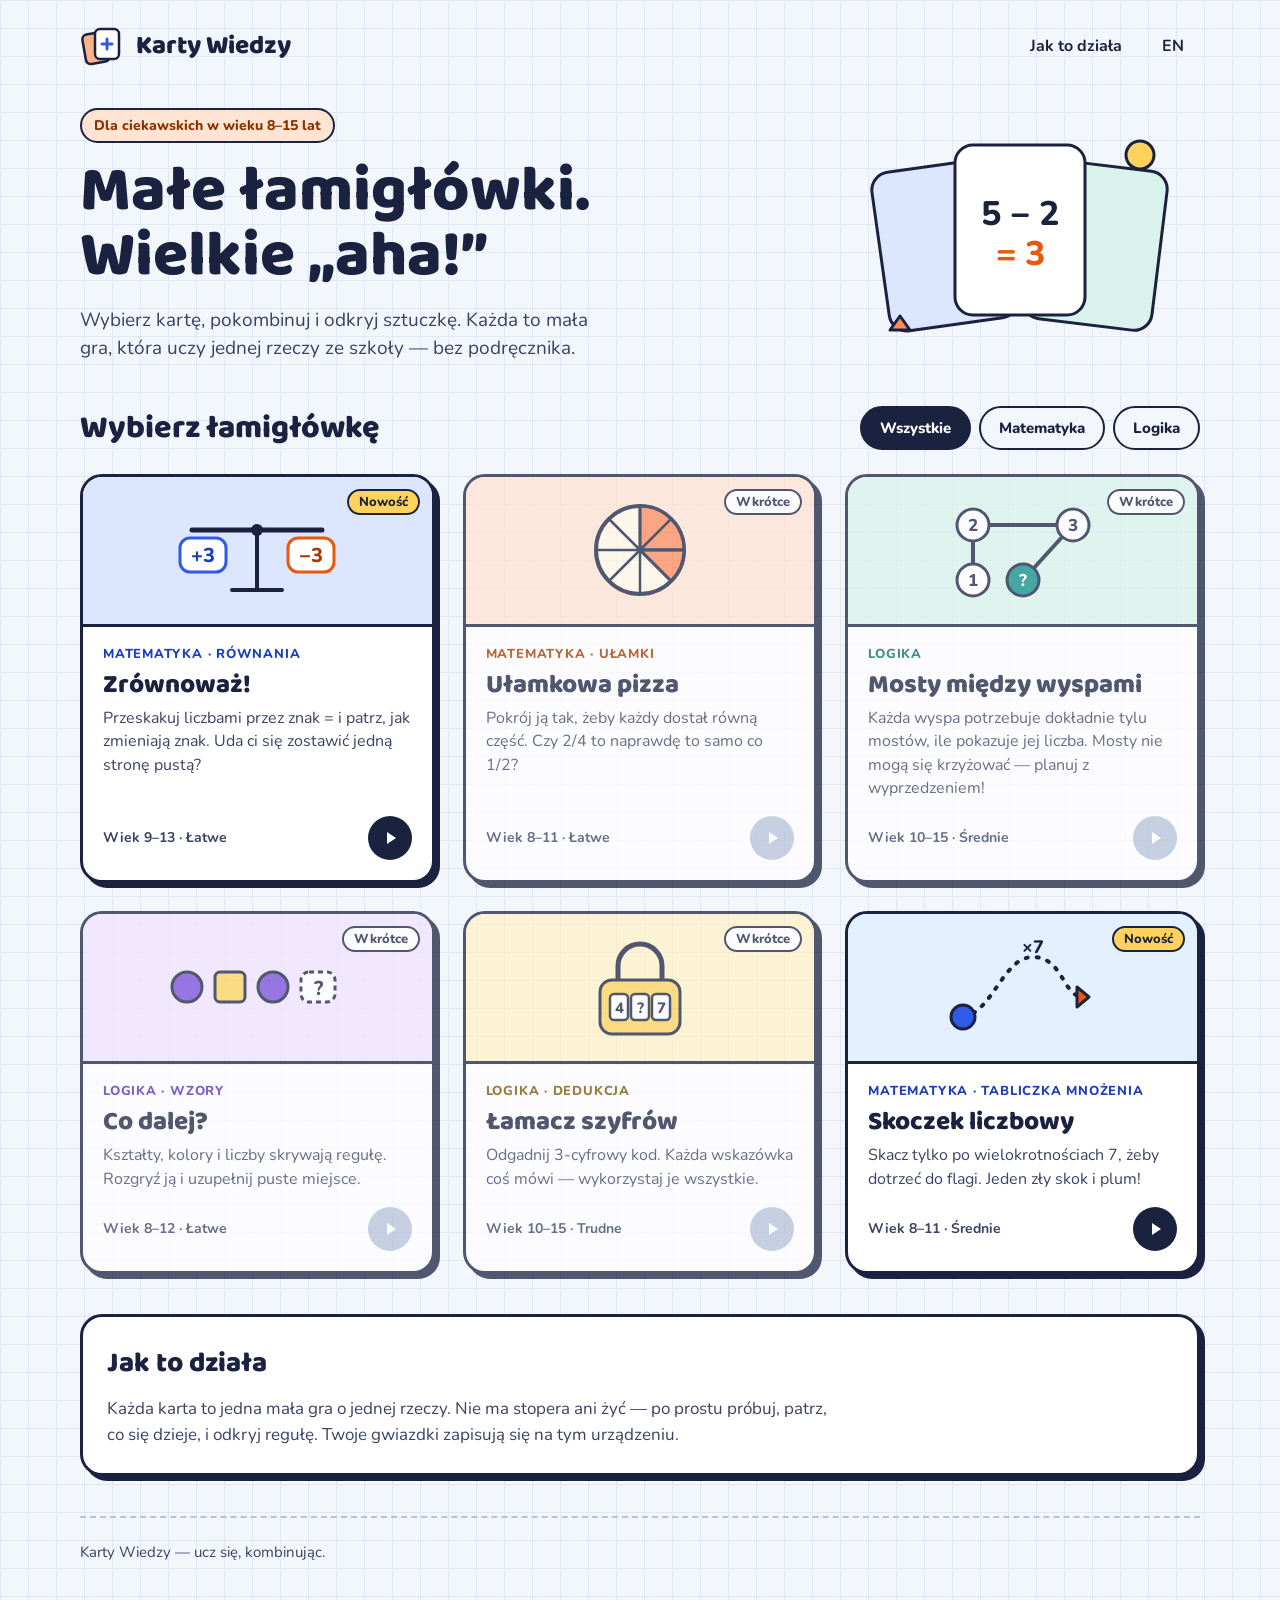
==== pl/index.html @ 0b3f6b79 "PL locale, jumper" ====
<!doctype html>
<html lang="pl">
<head>
<meta charset="utf-8">
<meta name="viewport" content="width=device-width, initial-scale=1">
<title>Karty Wiedzy — małe łamigłówki, wielkie „aha!”</title>
<meta name="description" content="Małe gry-łamigłówki, z których każda uczy jednej szkolnej rzeczy. Dla ciekawskich w wieku 8–15 lat.">
<link rel="icon" href="../img/logo.svg" type="image/svg+xml">
<link rel="preconnect" href="https://fonts.googleapis.com">
<link rel="preconnect" href="https://fonts.gstatic.com" crossorigin>
<link href="https://fonts.googleapis.com/css2?family=Baloo+2:wght@600;700;800&family=Nunito:wght@400;600;700;800&display=swap" rel="stylesheet">
<link rel="stylesheet" href="../css/style.css">
</head>
<body>
<div class="wrap">

<header class="site-header">
  <a href="./" class="logo">
    <img src="../img/logo.svg" width="44" height="44" alt="">
    Karty Wiedzy
  </a>
  <nav class="site-nav" aria-label="Menu">
    <a href="#how">Jak to działa</a>
    <a href="../" lang="en" hreflang="en">EN</a>
  </nav>
</header>

<main class="stack">
  <section class="hero">
    <div class="hero-text">
      <span class="pill">Dla ciekawskich w wieku 8–15 lat</span>
      <h1>Małe łamigłówki.<br>Wielkie „aha!”</h1>
      <p>Wybierz kartę, pokombinuj i odkryj sztuczkę. Każda to mała gra, która uczy jednej rzeczy ze szkoły — bez podręcznika.</p>
    </div>
    <div class="hero-art" aria-hidden="true">
      <svg width="340" height="220" viewBox="0 0 340 220"><rect x="30" y="40" width="130" height="160" rx="18" fill="#DCE6FF" stroke="#1B2240" stroke-width="3" transform="rotate(-8 95 120)"/><rect x="180" y="40" width="130" height="160" rx="18" fill="#D9F2EC" stroke="#1B2240" stroke-width="3" transform="rotate(7 245 120)"/><rect x="105" y="20" width="130" height="170" rx="18" fill="#FFFFFF" stroke="#1B2240" stroke-width="3"/><text x="170" y="100" text-anchor="middle" font-family="Baloo 2, sans-serif" font-weight="800" font-size="34" fill="#1B2240">5 − 2</text><text x="170" y="140" text-anchor="middle" font-family="Baloo 2, sans-serif" font-weight="800" font-size="34" fill="#E8590C">= 3</text><circle cx="290" cy="30" r="14" fill="#FFD25E" stroke="#1B2240" stroke-width="3"/><path d="M40 205l10-14 10 14z" fill="#FF8A5B" stroke="#1B2240" stroke-width="3" stroke-linejoin="round"/></svg>
    </div>
  </section>

  <section class="puzzles" aria-labelledby="pick">
    <div class="section-head">
      <h2 id="pick">Wybierz łamigłówkę</h2>
      <div class="filters" role="group" aria-label="Filtruj według przedmiotu">
        <button class="chip" data-filter="all" aria-pressed="true">Wszystkie</button>
        <button class="chip" data-filter="math" aria-pressed="false">Matematyka</button>
        <button class="chip" data-filter="logic" aria-pressed="false">Logika</button>
      </div>
    </div>

    <ul class="card-grid">

      <li data-subject="math">
        <a href="../puzzles/balance/pl.html" class="card">
          <div class="card-art" style="background:#DCE6FF">
            <span class="badge">Nowość</span>
            <svg width="170" height="100" viewBox="0 0 170 100" aria-hidden="true"><path d="M85 30v58M60 90h50" stroke="#1B2240" stroke-width="4" stroke-linecap="round"/><path d="M20 30h130" stroke="#1B2240" stroke-width="5" stroke-linecap="round"/><circle cx="85" cy="30" r="6" fill="#1B2240"/><rect x="8" y="38" width="46" height="34" rx="10" fill="#FFFFFF" stroke="#2F5BEA" stroke-width="3"/><text x="31" y="62" text-anchor="middle" font-family="Baloo 2, sans-serif" font-weight="800" font-size="20" fill="#1D3FB8">+3</text><rect x="116" y="38" width="46" height="34" rx="10" fill="#FFFFFF" stroke="#E8590C" stroke-width="3"/><text x="139" y="62" text-anchor="middle" font-family="Baloo 2, sans-serif" font-weight="800" font-size="20" fill="#A33A00">−3</text></svg>
          </div>
          <div class="card-body">
            <span class="card-topic" style="color:#1D3FB8">Matematyka · Równania</span>
            <h3>Zrównoważ!</h3>
            <p>Przeskakuj liczbami przez znak = i patrz, jak zmieniają znak. Uda ci się zostawić jedną stronę pustą?</p>
            <div class="card-foot">
              <span class="card-meta">Wiek 9–13 · Łatwe <span class="stars-earned" data-progress="balance"></span></span>
              <span class="play"><svg width="20" height="20" viewBox="0 0 20 20" aria-hidden="true"><path d="M7 4l9 6-9 6z" fill="#FFFFFF"/></svg></span>
            </div>
          </div>
        </a>
      </li>

      <li data-subject="math">
        <div class="card soon" aria-disabled="true">
          <div class="card-art" style="background:#FFE3D3">
            <span class="badge grey">Wkrótce</span>
            <svg width="110" height="110" viewBox="0 0 110 110" aria-hidden="true"><circle cx="55" cy="55" r="44" fill="#FFF6E6" stroke="#1B2240" stroke-width="4"/><path d="M55 55V11A44 44 0 0 1 99 55z" fill="#FF8A5B" stroke="#1B2240" stroke-width="3" stroke-linejoin="round"/><path d="M55 55h44A44 44 0 0 1 86 86z" fill="#FF8A5B" stroke="#1B2240" stroke-width="3" stroke-linejoin="round"/><path d="M55 11v88M11 55h88M24 24l62 62M86 24L24 86" stroke="#1B2240" stroke-width="2.5"/></svg>
          </div>
          <div class="card-body">
            <span class="card-topic" style="color:#A33A00">Matematyka · Ułamki</span>
            <h3>Ułamkowa pizza</h3>
            <p>Pokrój ją tak, żeby każdy dostał równą część. Czy 2/4 to naprawdę to samo co 1/2?</p>
            <div class="card-foot"><span class="card-meta">Wiek 8–11 · Łatwe</span><span class="play"><svg width="20" height="20" viewBox="0 0 20 20" aria-hidden="true"><path d="M7 4l9 6-9 6z" fill="#FFFFFF"/></svg></span></div>
          </div>
        </div>
      </li>

      <li data-subject="logic">
        <div class="card soon" aria-disabled="true">
          <div class="card-art" style="background:#D9F2EC">
            <span class="badge grey">Wkrótce</span>
            <svg width="160" height="100" viewBox="0 0 160 100" aria-hidden="true"><path d="M30 25h100M30 25v55M130 25l-50 55" stroke="#1B2240" stroke-width="4"/><circle cx="30" cy="25" r="16" fill="#FFFFFF" stroke="#1B2240" stroke-width="3"/><circle cx="130" cy="25" r="16" fill="#FFFFFF" stroke="#1B2240" stroke-width="3"/><circle cx="30" cy="80" r="16" fill="#FFFFFF" stroke="#1B2240" stroke-width="3"/><circle cx="80" cy="80" r="16" fill="#0E8F86" stroke="#1B2240" stroke-width="3"/><text x="30" y="31" text-anchor="middle" font-family="Baloo 2, sans-serif" font-weight="800" font-size="17" fill="#1B2240">2</text><text x="130" y="31" text-anchor="middle" font-family="Baloo 2, sans-serif" font-weight="800" font-size="17" fill="#1B2240">3</text><text x="30" y="86" text-anchor="middle" font-family="Baloo 2, sans-serif" font-weight="800" font-size="17" fill="#1B2240">1</text><text x="80" y="86" text-anchor="middle" font-family="Baloo 2, sans-serif" font-weight="800" font-size="17" fill="#FFFFFF">?</text></svg>
          </div>
          <div class="card-body">
            <span class="card-topic" style="color:#0A6B64">Logika</span>
            <h3>Mosty między wyspami</h3>
            <p>Każda wyspa potrzebuje dokładnie tylu mostów, ile pokazuje jej liczba. Mosty nie mogą się krzyżować — planuj z wyprzedzeniem!</p>
            <div class="card-foot"><span class="card-meta">Wiek 10–15 · Średnie</span><span class="play"><svg width="20" height="20" viewBox="0 0 20 20" aria-hidden="true"><path d="M7 4l9 6-9 6z" fill="#FFFFFF"/></svg></span></div>
          </div>
        </div>
      </li>

      <li data-subject="logic">
        <div class="card soon" aria-disabled="true">
          <div class="card-art" style="background:#F1E4FF">
            <span class="badge grey">Wkrótce</span>
            <svg width="180" height="60" viewBox="0 0 180 60" aria-hidden="true"><circle cx="20" cy="30" r="15" fill="#7A4CD9" stroke="#1B2240" stroke-width="3"/><rect x="48" y="15" width="30" height="30" rx="5" fill="#FFD25E" stroke="#1B2240" stroke-width="3"/><circle cx="106" cy="30" r="15" fill="#7A4CD9" stroke="#1B2240" stroke-width="3"/><rect x="134" y="15" width="34" height="30" rx="8" fill="#FFFFFF" stroke="#1B2240" stroke-width="3" stroke-dasharray="5 4"/><text x="151" y="38" text-anchor="middle" font-family="Baloo 2, sans-serif" font-weight="800" font-size="20" fill="#1B2240">?</text></svg>
          </div>
          <div class="card-body">
            <span class="card-topic" style="color:#5B2FB5">Logika · Wzory</span>
            <h3>Co dalej?</h3>
            <p>Kształty, kolory i liczby skrywają regułę. Rozgryź ją i uzupełnij puste miejsce.</p>
            <div class="card-foot"><span class="card-meta">Wiek 8–12 · Łatwe</span><span class="play"><svg width="20" height="20" viewBox="0 0 20 20" aria-hidden="true"><path d="M7 4l9 6-9 6z" fill="#FFFFFF"/></svg></span></div>
          </div>
        </div>
      </li>

      <li data-subject="logic">
        <div class="card soon" aria-disabled="true">
          <div class="card-art" style="background:#FFF1C7">
            <span class="badge grey">Wkrótce</span>
            <svg width="120" height="110" viewBox="0 0 120 110" aria-hidden="true"><path d="M38 48V34a22 22 0 0 1 44 0v14" fill="none" stroke="#1B2240" stroke-width="5"/><rect x="20" y="48" width="80" height="54" rx="12" fill="#FFD25E" stroke="#1B2240" stroke-width="3"/><rect x="30" y="62" width="18" height="26" rx="4" fill="#FFFFFF" stroke="#1B2240" stroke-width="2.5"/><rect x="51" y="62" width="18" height="26" rx="4" fill="#FFFFFF" stroke="#1B2240" stroke-width="2.5"/><rect x="72" y="62" width="18" height="26" rx="4" fill="#FFFFFF" stroke="#1B2240" stroke-width="2.5"/><text x="39" y="81" text-anchor="middle" font-family="Baloo 2, sans-serif" font-weight="800" font-size="15" fill="#1B2240">4</text><text x="60" y="81" text-anchor="middle" font-family="Baloo 2, sans-serif" font-weight="800" font-size="15" fill="#1B2240">?</text><text x="81" y="81" text-anchor="middle" font-family="Baloo 2, sans-serif" font-weight="800" font-size="15" fill="#1B2240">7</text></svg>
          </div>
          <div class="card-body">
            <span class="card-topic" style="color:#7A5600">Logika · Dedukcja</span>
            <h3>Łamacz szyfrów</h3>
            <p>Odgadnij 3-cyfrowy kod. Każda wskazówka coś mówi — wykorzystaj je wszystkie.</p>
            <div class="card-foot"><span class="card-meta">Wiek 10–15 · Trudne</span><span class="play"><svg width="20" height="20" viewBox="0 0 20 20" aria-hidden="true"><path d="M7 4l9 6-9 6z" fill="#FFFFFF"/></svg></span></div>
          </div>
        </div>
      </li>

      <li data-subject="math">
        <a href="../puzzles/jumper/pl.html" class="card">
          <div class="card-art" style="background:#E3F0FF">
            <span class="badge">Nowość</span>
            <svg width="160" height="100" viewBox="0 0 160 100" aria-hidden="true"><path d="M20 80c30-5 40-60 70-60s30 40 50 40" fill="none" stroke="#1B2240" stroke-width="4" stroke-linecap="round" stroke-dasharray="2 9"/><circle cx="20" cy="80" r="12" fill="#2F5BEA" stroke="#1B2240" stroke-width="3"/><path d="M134 50l12 10-12 10z" fill="#E8590C" stroke="#1B2240" stroke-width="3" stroke-linejoin="round"/><text x="90" y="16" text-anchor="middle" font-family="Baloo 2, sans-serif" font-weight="800" font-size="18" fill="#1B2240">×7</text></svg>
          </div>
          <div class="card-body">
            <span class="card-topic" style="color:#1D3FB8">Matematyka · Tabliczka mnożenia</span>
            <h3>Skoczek liczbowy</h3>
            <p>Skacz tylko po wielokrotnościach 7, żeby dotrzeć do flagi. Jeden zły skok i plum!</p>
            <div class="card-foot"><span class="card-meta">Wiek 8–11 · Średnie <span class="stars-earned" data-progress="jumper"></span></span><span class="play"><svg width="20" height="20" viewBox="0 0 20 20" aria-hidden="true"><path d="M7 4l9 6-9 6z" fill="#FFFFFF"/></svg></span></div>
          </div>
        </a>
      </li>

    </ul>
  </section>

  <section id="how" class="panel" style="padding:24px;display:flex;flex-direction:column;gap:10px">
    <h2 style="font-size:28px">Jak to działa</h2>
    <p style="margin:0;font-size:17px;line-height:1.55;color:var(--ink-soft);max-width:720px">Każda karta to jedna mała gra o jednej rzeczy. Nie ma stopera ani żyć — po prostu próbuj, patrz, co się dzieje, i odkryj regułę. Twoje gwiazdki zapisują się na tym urządzeniu.</p>
  </section>
</main>

<footer class="site-footer">
  <span>Karty Wiedzy — ucz się, kombinując.</span>
</footer>

</div>
<script src="../js/hub.js"></script>
</body>
</html>
---- css/style.css ----
/* Knowledge Cards — shared styles */
:root {
  --ink: #1B2240;
  --ink-soft: #3A4265;
  --paper: #F3F6FB;
  --grid: #E2E8F3;
  --line: #B8C2D9;
  --white: #FFFFFF;
  --blue: #2F5BEA;
  --blue-text: #1D3FB8;
  --blue-tint: #E6EDFF;
  --orange: #E8590C;
  --orange-text: #A33A00;
  --orange-tint: #FFE9DC;
  --teal: #0E8F86;
  --teal-text: #0A6B64;
  --teal-tint: #D9F2EC;
  --yellow: #FFD25E;
  --display: 'Baloo 2', system-ui, sans-serif;
  --body: 'Nunito', system-ui, sans-serif;
}

* { box-sizing: border-box; }

body {
  margin: 0;
  min-height: 100vh;
  font-family: var(--body);
  color: var(--ink);
  background-color: var(--paper);
  background-image:
    linear-gradient(var(--grid) 1px, transparent 1px),
    linear-gradient(90deg, var(--grid) 1px, transparent 1px);
  background-size: 28px 28px;
}

a { color: var(--ink); }
a:hover { color: var(--blue); }
button { font-family: inherit; }
:focus-visible { outline: 3px solid var(--blue); outline-offset: 3px; }

.wrap {
  max-width: 1160px;
  margin: 0 auto;
  padding: 24px 20px 64px;
  display: flex;
  flex-direction: column;
  gap: 40px;
}

.stack { display: flex; flex-direction: column; gap: 40px; }

h1, h2, h3 { font-family: var(--display); font-weight: 800; margin: 0; }

/* ---------- Header ---------- */
.site-header {
  display: flex; flex-wrap: wrap; align-items: center;
  justify-content: space-between; gap: 16px;
}
.logo {
  display: flex; align-items: center; gap: 12px;
  text-decoration: none; color: var(--ink);
  font-family: var(--display); font-weight: 800; font-size: 26px; line-height: 1;
}
.site-nav { display: flex; flex-wrap: wrap; gap: 8px; }
.site-nav a { padding: 10px 16px; font-weight: 700; text-decoration: none; border-radius: 999px; }

/* ---------- Hero ---------- */
.hero { display: flex; flex-wrap: wrap; align-items: center; gap: 32px; justify-content: space-between; }
.hero-text { flex: 1 1 420px; display: flex; flex-direction: column; gap: 16px; }
.hero-art { flex: 0 1 360px; display: flex; justify-content: center; }
.hero-art svg { max-width: 100%; height: auto; }
.hero h1 { font-size: clamp(40px, 6vw, 64px); line-height: 1.02; }
.hero p { margin: 0; font-size: 19px; line-height: 1.5; max-width: 520px; color: var(--ink-soft); }
.pill {
  align-self: flex-start; background: #FFE3D3; color: #8A3300;
  font-weight: 800; font-size: 14px; padding: 6px 12px;
  border-radius: 999px; border: 2px solid var(--ink);
}

/* ---------- Filters ---------- */
.section-head { display: flex; flex-wrap: wrap; align-items: center; justify-content: space-between; gap: 16px; }
.section-head h2 { font-size: 32px; }
.filters { display: flex; flex-wrap: wrap; gap: 8px; }
.chip {
  min-height: 44px; padding: 0 18px;
  font-weight: 800; font-size: 15px;
  border-radius: 999px; border: 2px solid var(--ink);
  background: var(--paper); color: var(--ink); cursor: pointer;
}
.chip:hover { background: var(--white); }
.chip[aria-pressed="true"] { background: var(--ink); color: var(--white); }

/* ---------- Cards ---------- */
.puzzles { display: flex; flex-direction: column; gap: 20px; }
.card-grid {
  display: grid;
  grid-template-columns: repeat(auto-fill, minmax(260px, 1fr));
  gap: 28px;
  list-style: none; margin: 0; padding: 0;
}
.card-grid > li { display: flex; }
.card-grid > li[hidden] { display: none; }
.card {
  flex: 1;
  display: flex; flex-direction: column;
  text-decoration: none; color: var(--ink);
  background: var(--white);
  border: 3px solid var(--ink); border-radius: 22px;
  box-shadow: 5px 5px 0 var(--ink);
  overflow: hidden;
  transition: transform .15s ease, box-shadow .15s ease;
}
a.card:hover { color: var(--ink); transform: translate(-2px, -2px); box-shadow: 8px 8px 0 var(--ink); }
.card.soon { opacity: .75; }
.card-art {
  position: relative; height: 150px;
  border-bottom: 3px solid var(--ink);
  display: flex; align-items: center; justify-content: center;
}
.badge {
  position: absolute; top: 12px; right: 12px;
  background: var(--yellow); border: 2px solid var(--ink); border-radius: 999px;
  padding: 2px 10px; font-weight: 800; font-size: 13px;
}
.badge.grey { background: var(--white); }
.card-body { padding: 18px 20px 20px; display: flex; flex-direction: column; gap: 8px; flex: 1; }
.card-topic { font-size: 13px; font-weight: 800; letter-spacing: .06em; text-transform: uppercase; }
.card h3 { font-size: 26px; line-height: 1.1; }
.card p { margin: 0; font-size: 16px; line-height: 1.45; color: var(--ink-soft); flex: 1; }
.card-foot { display: flex; align-items: center; justify-content: space-between; margin-top: 8px; }
.card-meta { font-weight: 700; font-size: 14px; color: var(--ink-soft); }
.play {
  display: flex; align-items: center; justify-content: center;
  width: 44px; height: 44px; border-radius: 50%; background: var(--ink);
}
.card.soon .play { background: var(--line); }
.stars-earned { font-weight: 800; font-size: 14px; color: var(--teal-text); }

.site-footer {
  display: flex; flex-wrap: wrap; justify-content: space-between; gap: 12px;
  padding-top: 24px; border-top: 2px dashed var(--line);
  font-size: 15px; color: var(--ink-soft);
}

/* ---------- Puzzle page shared ---------- */
.back {
  display: inline-flex; align-items: center; gap: 8px;
  min-height: 44px; padding: 0 16px;
  font-weight: 800; text-decoration: none;
  background: var(--white); border: 2px solid var(--ink); border-radius: 999px;
}
.panel {
  background: var(--white);
  border: 3px solid var(--ink); border-radius: 22px;
  box-shadow: 5px 5px 0 var(--ink);
}
.btn {
  min-height: 48px; padding: 0 20px;
  border-radius: 999px; border: 2px solid var(--ink);
  background: var(--white); color: var(--ink);
  font-weight: 800; font-size: 16px; cursor: pointer;
  display: inline-flex; align-items: center; gap: 8px;
}
.btn.primary { background: var(--ink); color: var(--white); border-width: 3px; min-height: 52px; font-size: 18px; padding: 0 24px; }

@media (prefers-reduced-motion: reduce) {
  *, *::before, *::after { animation: none !important; transition: none !important; }
}

/* ---------- Puzzle pages (shared) ---------- */
.levels { display: flex; align-items: center; gap: 8px; }
.levels-label { font-weight: 800; font-size: 15px; margin-right: 4px; }
.levels-list { display: flex; flex-wrap: wrap; gap: 8px; }
.level-btn {
  width: 44px; height: 44px; border-radius: 50%;
  border: 2px solid var(--ink); background: var(--white); color: var(--ink);
  font-family: var(--display); font-weight: 800; font-size: 17px; cursor: pointer;
}
.level-btn.done { background: var(--teal); color: var(--white); }
.level-btn[aria-current="step"] { background: var(--ink); color: var(--white); }

.layout { display: flex; flex-wrap: wrap; gap: 28px; align-items: flex-start; }
.game { flex: 999 1 560px; min-width: 0; display: flex; flex-direction: column; gap: 20px; }

.intro { display: flex; flex-direction: column; gap: 6px; }
.intro h1 { font-size: clamp(36px, 5vw, 52px); line-height: 1; }
.intro p { margin: 0; font-size: 19px; line-height: 1.45; color: var(--ink-soft); }
.intro strong { color: var(--ink); }

.goal {
  display: flex; align-items: center; gap: 14px;
  background: var(--yellow); border: 3px solid var(--ink); border-radius: 20px;
  box-shadow: 4px 4px 0 var(--ink); padding: 14px 20px;
  font-family: var(--display); font-weight: 800; font-size: clamp(22px, 3.2vw, 30px); line-height: 1.15;
}
.goal svg { flex: none; }
.goal-num {
  display: inline-flex; align-items: center; justify-content: center;
  min-width: 52px; height: 52px; padding: 0 10px; margin-left: 4px; vertical-align: middle;
  border-radius: 999px; background: var(--ink); color: var(--white); font-size: 32px;
}

.board { border-radius: 26px; box-shadow: 6px 6px 0 var(--ink); padding: 28px 24px; display: flex; flex-direction: column; gap: 24px; }

.win {
  background: var(--teal-tint); padding: 20px 24px;
  display: flex; flex-wrap: wrap; align-items: center; justify-content: space-between; gap: 16px;
}
.win[hidden] { display: none; }
.win-text { display: flex; flex-direction: column; gap: 6px; }
.stars { display: flex; gap: 6px; }
.win-title { font-family: var(--display); font-weight: 800; font-size: 28px; line-height: 1.1; }
.win-title span { color: var(--teal-text); }
.win-note { font-size: 16px; color: var(--ink-soft); }

.controls { display: flex; flex-wrap: wrap; align-items: center; justify-content: space-between; gap: 12px; }
.moves { font-weight: 700; font-size: 17px; }
.muted { color: var(--ink-soft); font-weight: 600; }

.rule { flex: 1 1 260px; padding: 22px; display: flex; flex-direction: column; gap: 16px; }
.rule h2 { font-size: 24px; }
.rule p { margin: 0; font-size: 16px; line-height: 1.5; color: var(--ink-soft); }
.why {
  background: #FFF1C7; border: 2px solid var(--ink); border-radius: 16px;
  padding: 14px 16px; display: flex; flex-direction: column; gap: 6px;
  font-size: 15px; line-height: 1.5;
}
.why span { color: var(--ink-soft); }
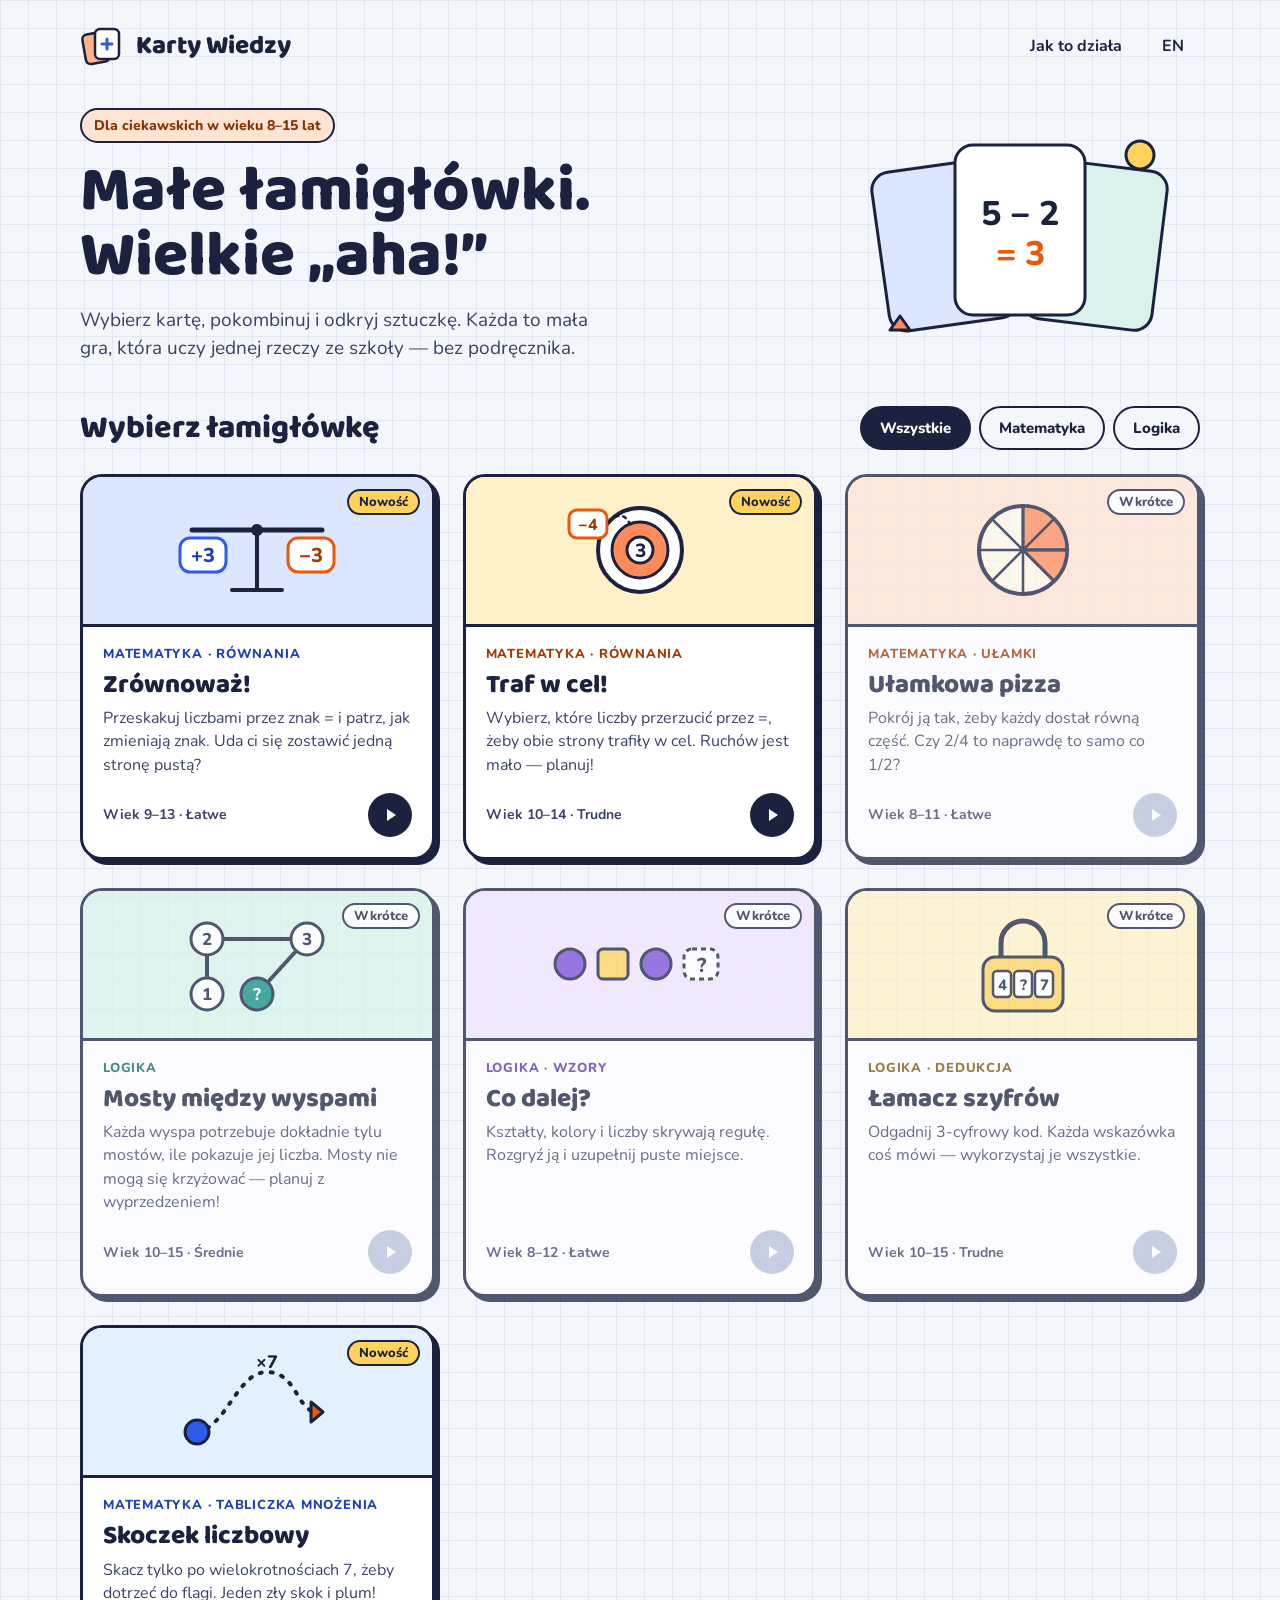
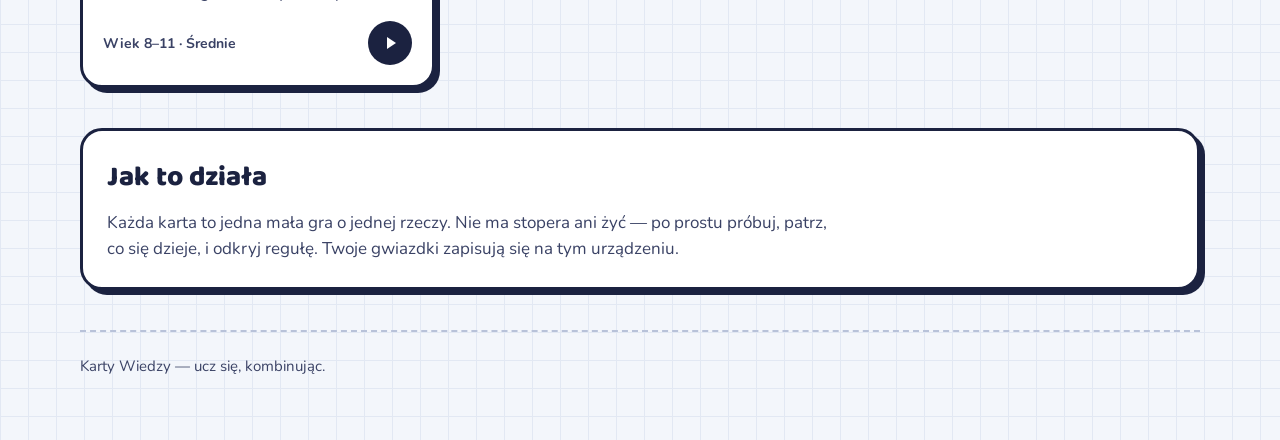
==== commit cd3261e5: "hit the target" ====
--- a/pl/index.html
+++ b/pl/index.html
@@ -61,6 +61,24 @@
             <p>Przeskakuj liczbami przez znak = i patrz, jak zmieniają znak. Uda ci się zostawić jedną stronę pustą?</p>
             <div class="card-foot">
               <span class="card-meta">Wiek 9–13 · Łatwe <span class="stars-earned" data-progress="balance"></span></span>
+              <span class="play"><svg width="20" height="20" viewBox="0 0 20 20" aria-hidden="true"><path d="M7 4l9 6-9 6z" fill="#FFFFFF"/></svg></span>
+            </div>
+          </div>
+        </a>
+      </li>
+
+      <li data-subject="math">
+        <a href="../puzzles/target/pl.html" class="card">
+          <div class="card-art" style="background:#FFF1C7">
+            <span class="badge">Nowość</span>
+            <svg width="150" height="100" viewBox="0 0 150 100" aria-hidden="true"><circle cx="75" cy="50" r="42" fill="#FFFFFF" stroke="#1B2240" stroke-width="4"/><circle cx="75" cy="50" r="28" fill="#FF8A5B" stroke="#1B2240" stroke-width="3"/><circle cx="75" cy="50" r="13" fill="#FFFFFF" stroke="#1B2240" stroke-width="3"/><text x="75" y="57" text-anchor="middle" font-family="Baloo 2, sans-serif" font-weight="800" font-size="19" fill="#1B2240">3</text><rect x="4" y="10" width="38" height="28" rx="8" fill="#FFFFFF" stroke="#E8590C" stroke-width="3"/><text x="23" y="30" text-anchor="middle" font-family="Baloo 2, sans-serif" font-weight="800" font-size="16" fill="#A33A00">−4</text><path d="M44 22q14-14 22 4" fill="none" stroke="#1B2240" stroke-width="2.5" stroke-linecap="round" stroke-dasharray="3 5"/></svg>
+          </div>
+          <div class="card-body">
+            <span class="card-topic" style="color:#A33A00">Matematyka · Równania</span>
+            <h3>Traf w cel!</h3>
+            <p>Wybierz, które liczby przerzucić przez =, żeby obie strony trafiły w cel. Ruchów jest mało — planuj!</p>
+            <div class="card-foot">
+              <span class="card-meta">Wiek 10–14 · Trudne <span class="stars-earned" data-progress="target"></span></span>
               <span class="play"><svg width="20" height="20" viewBox="0 0 20 20" aria-hidden="true"><path d="M7 4l9 6-9 6z" fill="#FFFFFF"/></svg></span>
             </div>
           </div>
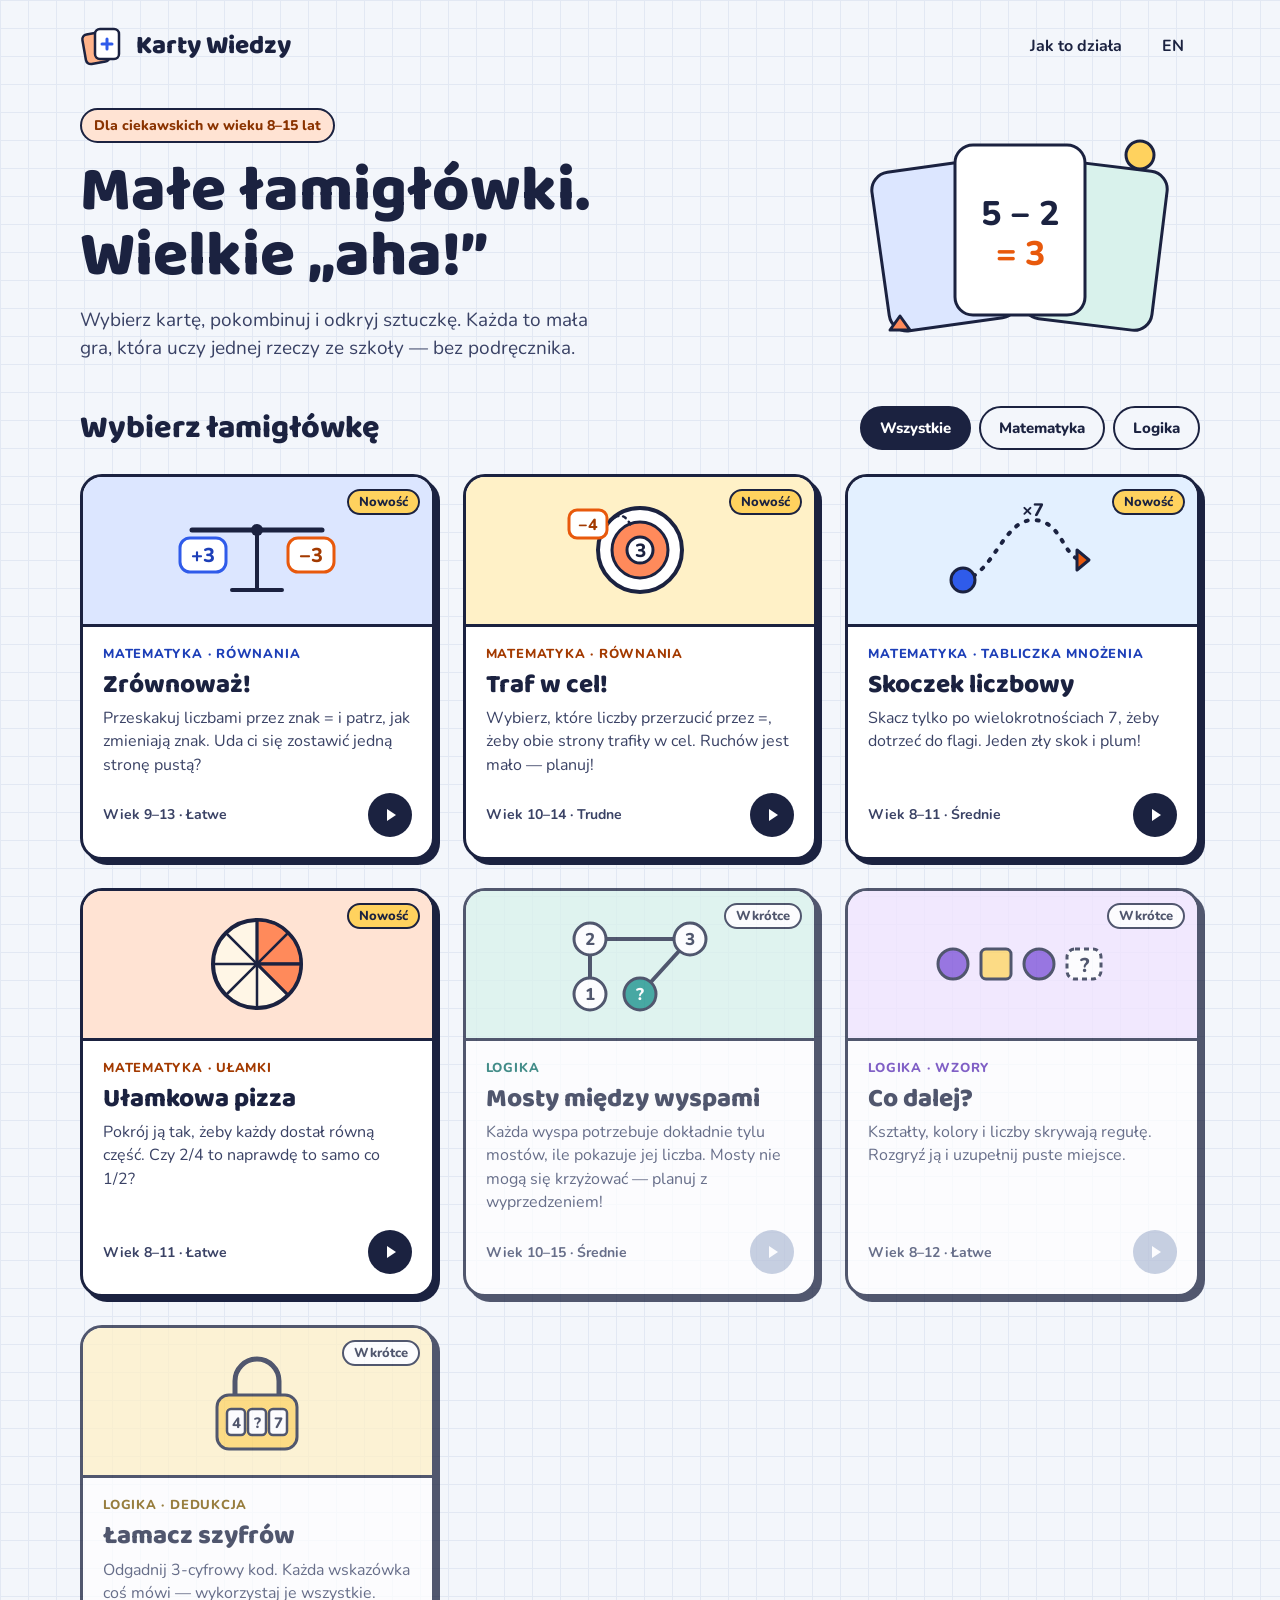
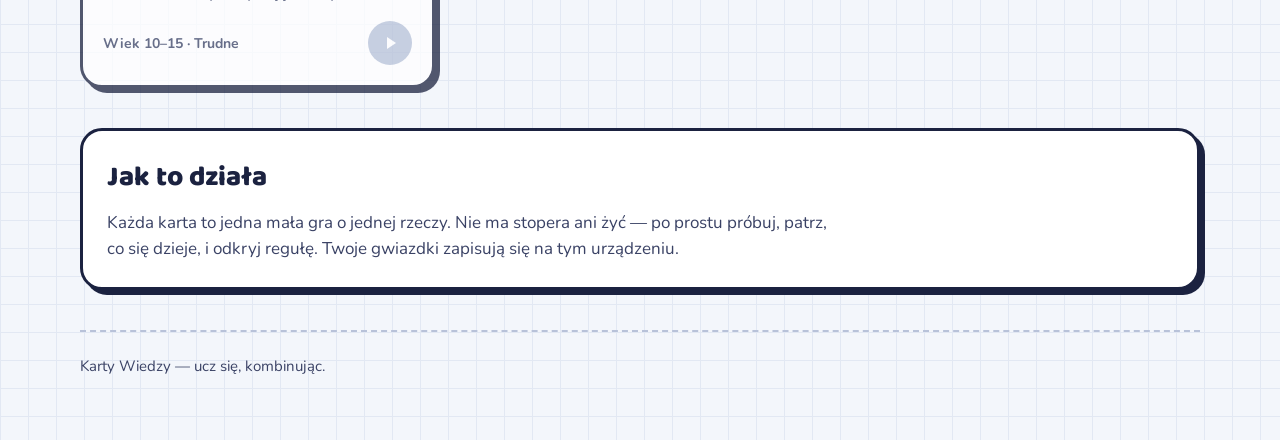
==== commit 339a0ee7: "pizza time" ====
--- a/pl/index.html
+++ b/pl/index.html
@@ -86,18 +86,33 @@
       </li>
 
       <li data-subject="math">
-        <div class="card soon" aria-disabled="true">
+        <a href="../puzzles/jumper/pl.html" class="card">
+          <div class="card-art" style="background:#E3F0FF">
+            <span class="badge">Nowość</span>
+            <svg width="160" height="100" viewBox="0 0 160 100" aria-hidden="true"><path d="M20 80c30-5 40-60 70-60s30 40 50 40" fill="none" stroke="#1B2240" stroke-width="4" stroke-linecap="round" stroke-dasharray="2 9"/><circle cx="20" cy="80" r="12" fill="#2F5BEA" stroke="#1B2240" stroke-width="3"/><path d="M134 50l12 10-12 10z" fill="#E8590C" stroke="#1B2240" stroke-width="3" stroke-linejoin="round"/><text x="90" y="16" text-anchor="middle" font-family="Baloo 2, sans-serif" font-weight="800" font-size="18" fill="#1B2240">×7</text></svg>
+          </div>
+          <div class="card-body">
+            <span class="card-topic" style="color:#1D3FB8">Matematyka · Tabliczka mnożenia</span>
+            <h3>Skoczek liczbowy</h3>
+            <p>Skacz tylko po wielokrotnościach 7, żeby dotrzeć do flagi. Jeden zły skok i plum!</p>
+            <div class="card-foot"><span class="card-meta">Wiek 8–11 · Średnie <span class="stars-earned" data-progress="jumper"></span></span><span class="play"><svg width="20" height="20" viewBox="0 0 20 20" aria-hidden="true"><path d="M7 4l9 6-9 6z" fill="#FFFFFF"/></svg></span></div>
+          </div>
+        </a>
+      </li>
+
+      <li data-subject="math">
+        <a href="../puzzles/pizza/pl.html" class="card">
           <div class="card-art" style="background:#FFE3D3">
-            <span class="badge grey">Wkrótce</span>
+            <span class="badge">Nowość</span>
             <svg width="110" height="110" viewBox="0 0 110 110" aria-hidden="true"><circle cx="55" cy="55" r="44" fill="#FFF6E6" stroke="#1B2240" stroke-width="4"/><path d="M55 55V11A44 44 0 0 1 99 55z" fill="#FF8A5B" stroke="#1B2240" stroke-width="3" stroke-linejoin="round"/><path d="M55 55h44A44 44 0 0 1 86 86z" fill="#FF8A5B" stroke="#1B2240" stroke-width="3" stroke-linejoin="round"/><path d="M55 11v88M11 55h88M24 24l62 62M86 24L24 86" stroke="#1B2240" stroke-width="2.5"/></svg>
           </div>
           <div class="card-body">
             <span class="card-topic" style="color:#A33A00">Matematyka · Ułamki</span>
             <h3>Ułamkowa pizza</h3>
             <p>Pokrój ją tak, żeby każdy dostał równą część. Czy 2/4 to naprawdę to samo co 1/2?</p>
-            <div class="card-foot"><span class="card-meta">Wiek 8–11 · Łatwe</span><span class="play"><svg width="20" height="20" viewBox="0 0 20 20" aria-hidden="true"><path d="M7 4l9 6-9 6z" fill="#FFFFFF"/></svg></span></div>
+            <div class="card-foot"><span class="card-meta">Wiek 8–11 · Łatwe <span class="stars-earned" data-progress="pizza"></span></span><span class="play"><svg width="20" height="20" viewBox="0 0 20 20" aria-hidden="true"><path d="M7 4l9 6-9 6z" fill="#FFFFFF"/></svg></span></div>
           </div>
-        </div>
+        </a>
       </li>
 
       <li data-subject="logic">
@@ -145,21 +160,6 @@
         </div>
       </li>
 
-      <li data-subject="math">
-        <a href="../puzzles/jumper/pl.html" class="card">
-          <div class="card-art" style="background:#E3F0FF">
-            <span class="badge">Nowość</span>
-            <svg width="160" height="100" viewBox="0 0 160 100" aria-hidden="true"><path d="M20 80c30-5 40-60 70-60s30 40 50 40" fill="none" stroke="#1B2240" stroke-width="4" stroke-linecap="round" stroke-dasharray="2 9"/><circle cx="20" cy="80" r="12" fill="#2F5BEA" stroke="#1B2240" stroke-width="3"/><path d="M134 50l12 10-12 10z" fill="#E8590C" stroke="#1B2240" stroke-width="3" stroke-linejoin="round"/><text x="90" y="16" text-anchor="middle" font-family="Baloo 2, sans-serif" font-weight="800" font-size="18" fill="#1B2240">×7</text></svg>
-          </div>
-          <div class="card-body">
-            <span class="card-topic" style="color:#1D3FB8">Matematyka · Tabliczka mnożenia</span>
-            <h3>Skoczek liczbowy</h3>
-            <p>Skacz tylko po wielokrotnościach 7, żeby dotrzeć do flagi. Jeden zły skok i plum!</p>
-            <div class="card-foot"><span class="card-meta">Wiek 8–11 · Średnie <span class="stars-earned" data-progress="jumper"></span></span><span class="play"><svg width="20" height="20" viewBox="0 0 20 20" aria-hidden="true"><path d="M7 4l9 6-9 6z" fill="#FFFFFF"/></svg></span></div>
-          </div>
-        </a>
-      </li>
-
     </ul>
   </section>
 
--- a/css/style.css
+++ b/css/style.css
@@ -163,6 +163,7 @@
   display: inline-flex; align-items: center; gap: 8px;
 }
 .btn.primary { background: var(--ink); color: var(--white); border-width: 3px; min-height: 52px; font-size: 18px; padding: 0 24px; }
+.btn:disabled { opacity: .45; cursor: default; }
 
 @media (prefers-reduced-motion: reduce) {
   *, *::before, *::after { animation: none !important; transition: none !important; }
